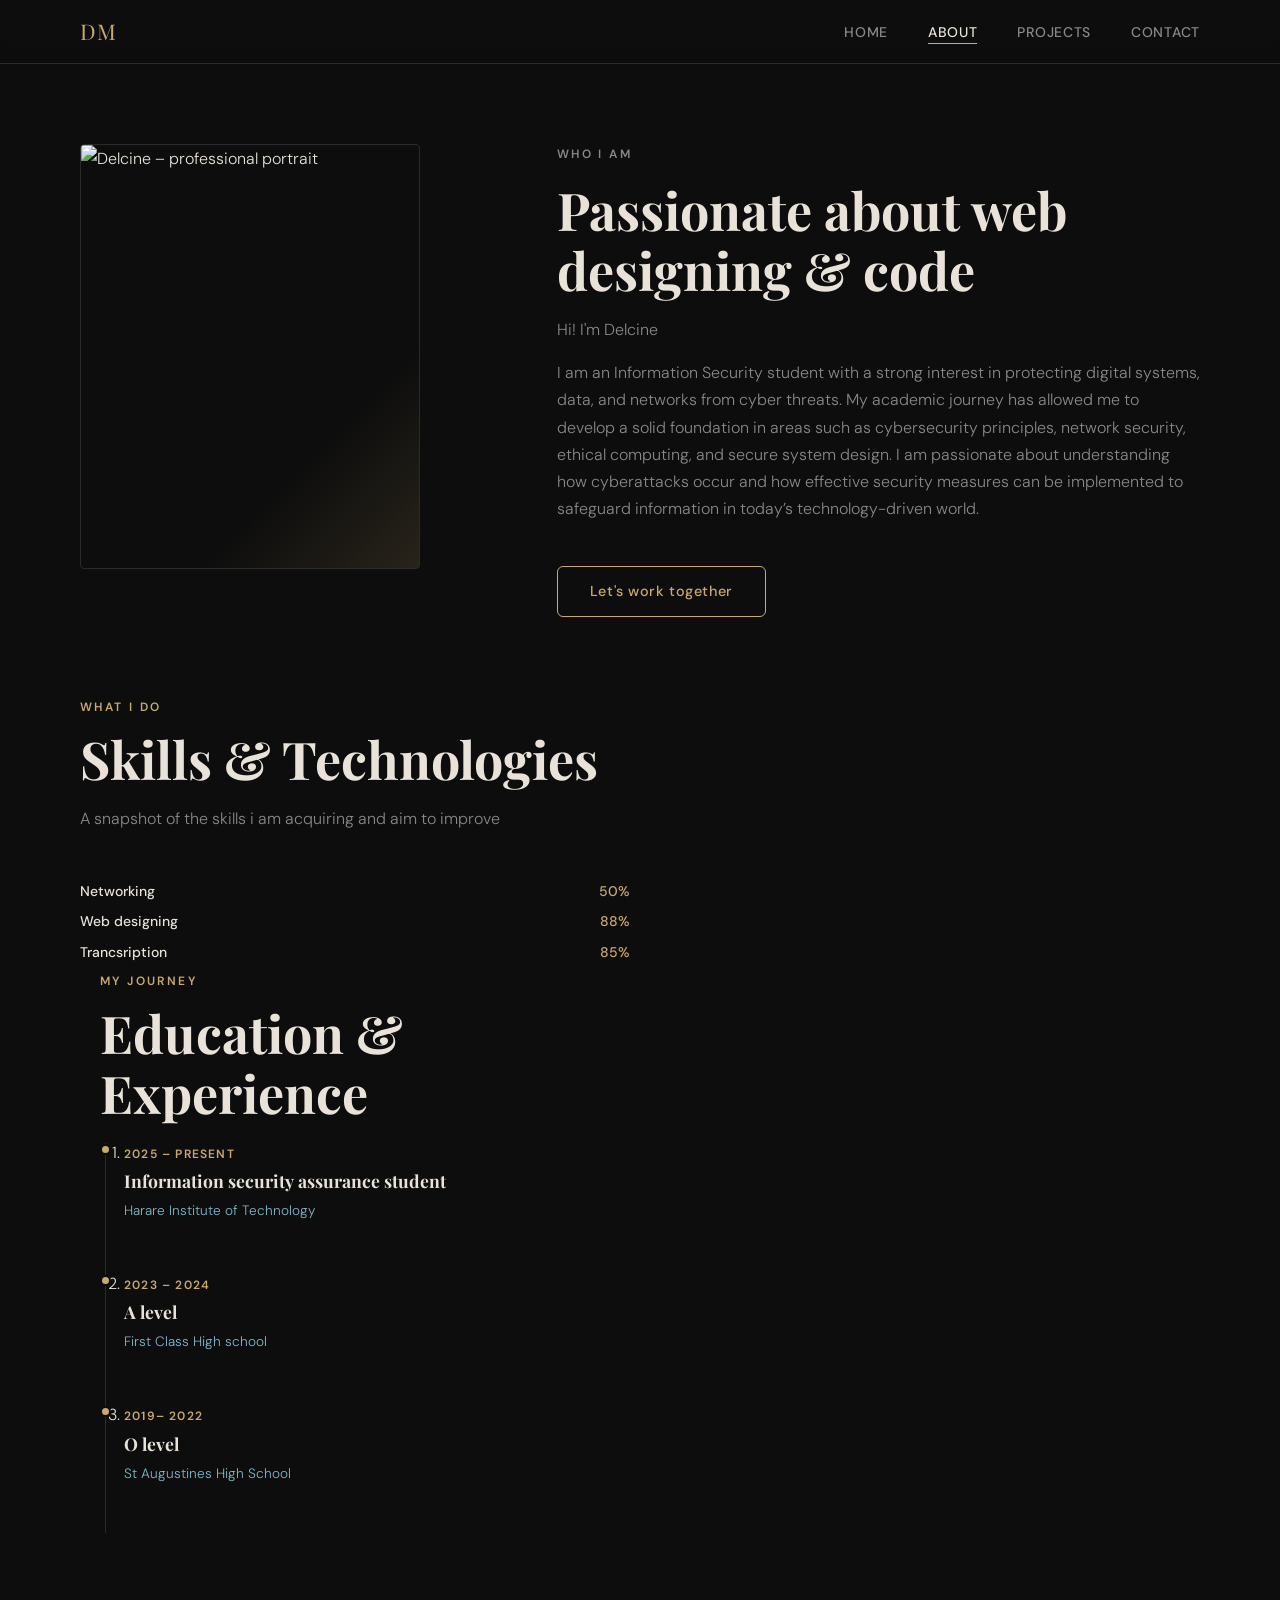
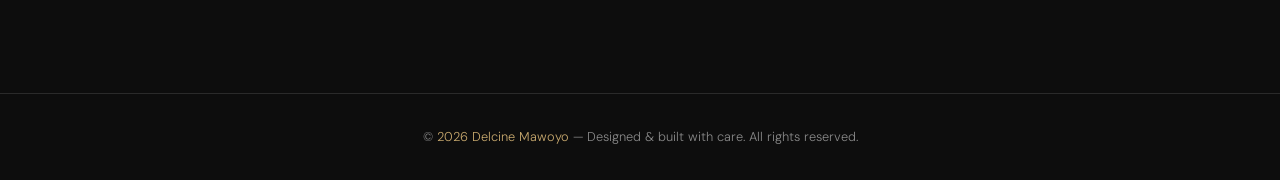
==== about.html @ 5360e47f "Initial commit" ====
<!DOCTYPE html>
<html lang="en">
<head>
  <!-- ============================================================
       Portfolio — about.html
       Multi-page architecture
       W3C-valid semantic HTML5 | Mobile-first | External CSS
  ============================================================ -->
  <meta charset="UTF-8" />
  <meta name="viewport" content="width=device-width, initial-scale=1.0" />
  <meta name="description"
        content="Delcine Mawoyo — Web designer&amp;Website Portfolio showcasing projects, skills, and experience." />
  <title>Delcine Mawoyo — Portfolio</title>

  <!-- External stylesheet -->
  <link rel="stylesheet" href="style.css" />

  <!-- Preconnect for Google Fonts (already imported via CSS) -->
  <link rel="preconnect" href="https://fonts.googleapis.com" />
  <link rel="preconnect" href="https://fonts.gstatic.com" crossorigin />
</head>
<body>

  <!-- ===================== NAV ===================== -->
  <header role="banner">
    <nav class="nav" aria-label="Primary navigation">
      <div class="container">
        <!-- Logo -->
        <a href="index.html" class="nav-logo" aria-label="Delcine Mawoyo – Home">
          DM
        </a>

        <!-- Desktop links -->
        <ul class="nav-links" role="list">
          <li><a href="index.html">Home</a></li>
          <li><a href="about.html" class="active">About</a></li>
          <li><a href="projects.html">Projects</a></li>
          <li><a href="contact.html">Contact</a></li>
        </ul>

        <!-- Mobile hamburger -->
        <button class="nav-toggle" aria-label="Toggle navigation" aria-expanded="false"
                aria-controls="nav-drawer" id="nav-toggle">
          <span></span><span></span><span></span>
        </button>
      </div>
    </nav>

    <!-- Mobile drawer -->
    <nav id="nav-drawer" class="nav-drawer" aria-label="Mobile navigation">
      <a href="index.html">Home</a>
      <a href="about.html" class="active">About</a>
      <a href="projects.html">Projects</a>
      <a href="contact.html">Contact</a>
    </nav>
  </header>

  <!-- ===================== MAIN ===================== -->
  <main id="main-content">

    <!-- ============ PAGE: ABOUT ============ -->
    <section id="about" class="page active" aria-label="About me">

      <!-- Bio + photo -->
      <div class="section container about-grid">

        <!-- Photo column -->
        <figure class="bio-photo" aria-label="Professional photo of Alex Rivera">
          <img
            src="C:\Users\D\Downloads\files\images.jpg\WhatsApp Image 2026-03-30 at 17.11.00.jpeg"
            alt="Delcine – professional portrait"
            width="340" height="425"
            loading="lazy"
          />
        </figure>

        <!-- Text column -->
        <div class="bio-text">
          <p class="section-label">Who I Am</p>
          <h2 class="section-title">Passionate about web designing &amp; code</h2>

          <p>
            Hi! I'm Delcine           </p>
          <p>
            I am an Information Security student with a strong interest in protecting digital systems, data, and networks from cyber threats. My academic journey has allowed me to develop a solid foundation in areas such as cybersecurity principles, network security, ethical computing, and secure system design. I am passionate about understanding how cyberattacks occur and how effective security measures can be implemented to safeguard information in today’s technology-driven world.
            
      
          </p>
          
          
            

          

          <a href="contact.html" class="btn btn-outline"
             style="margin-top:1.75rem">
            Let's work together
          </a>
        </div>
      </div>

      <!-- Skills -->
      <div class="section container" style="padding-top:0">
        <p class="section-label">What I Do</p>
        <h2 class="section-title">Skills &amp; Technologies</h2>
        <p class="section-sub">A snapshot of the skills  i am acquiring and aim to improve</p>

        <div class="skills-grid" id="skills-grid">
          <!-- Each .skill-fill width is set by JS on reveal -->
          <div class="skill-item">
            <div class="skill-header">
              <span>Networking</span>
              <span class="skill-pct">50%</span>
            </div>
            
          <div class="skill-item">
            <div class="skill-header">
              <span>Web designing</span>
              <span class="skill-pct">88%</span>
            </div>
            
          

      

  
          <div class="skill-item">
            <div class="skill-header">
              <span>Trancsription</span>
              <span class="skill-pct">85%</span>
            </div> 
            
            
        
          
    <div class="section container" style="padding-top:0">
        <p class="section-label">My Journey</p>
        <h2 class="section-title">Education &amp; Experience</h2>

        <ol class="timeline" role="list">

          <li class="tl-item">
            <time class="tl-date" datetime="2023">2025 – Present</time>
            <h3 class="tl-role">Information security assurance student</h3>
            <p class="tl-org">Harare Institute of Technology</p>
            
            </li>
            
          

          <li class="tl-item">
            <time class="tl-date" datetime="2020">2023 – 2024</time>
            <h3 class="tl-role">A level</h3>
            <p class="tl-org">First Class High school</p>
            
            
      
            
          </li>

          <li class="tl-item">
            <time class="tl-date" datetime="2018">2019– 2022</time>
            <h3 class="tl-role">O level</h3>
            <p class="tl-org">St Augustines High School</p>
                               
            
          </li>

          
                    
          
          
            
               

        </ol>
      </div>

    </section>
    <!-- /about -->

  </main>

  <!-- ===================== FOOTER ===================== -->
  <footer class="footer" role="contentinfo">
    <div class="container">
      <p>
        &copy; <span>2026</span>
        <span>Delcine Mawoyo</span> — Designed &amp; built with care.
        All rights reserved.
      </p>
    </div>
  </footer>

</body>
</html>
---- style.css ----
/* ============================================================
   PORTFOLIO — style.css
   Author: Alex Rivera  |  Mobile-first, CSS custom properties
   ============================================================ */

/* ── 1. Google Fonts ── */
@import url('https://fonts.googleapis.com/css2?family=Playfair+Display:ital,wght@0,400;0,700;1,400&family=DM+Sans:wght@300;400;500;600&display=swap');

/* ── 2. CSS Custom Properties ── */
:root {
  /* Palette */
  --clr-bg:        #0d0d0d;
  --clr-surface:   #161616;
  --clr-card:      #1e1e1e;
  --clr-border:    #2a2a2a;
  --clr-accent:    #c8a96e;   /* warm gold */
  --clr-accent2:   #7eb8c9;   /* steel blue */
  --clr-text:      #e8e2d9;
  --clr-muted:     #888;

  /* Typography */
  --ff-display: 'Playfair Display', Georgia, serif;
  --ff-body:    'DM Sans', sans-serif;

  /* Sizes */
  --nav-h:   64px;
  --radius:  6px;
  --gap:     1.5rem;

  /* Transitions */
  --ease: cubic-bezier(.4,0,.2,1);
}

/* ── 3. Reset & Base ── */
*, *::before, *::after { box-sizing: border-box; margin: 0; padding: 0; }

html { scroll-behavior: smooth; font-size: 16px; }

body {
  background: var(--clr-bg);
  color:       var(--clr-text);
  font-family: var(--ff-body);
  font-weight: 300;
  line-height: 1.7;
  min-height: 100vh;
}

img { max-width: 100%; display: block; }

a { color: inherit; text-decoration: none; }

ul { list-style: none; }

/* ── 4. Utility Classes ── */
.container {
  width: 100%;
  max-width: 1160px;
  margin-inline: auto;
  padding-inline: 1.25rem;
}

.section {
  padding-block: 5rem;
}

.section-label {
  font-family: var(--ff-body);
  font-size: .75rem;
  font-weight: 600;
  letter-spacing: .2em;
  text-transform: uppercase;
  color: var(--clr-accent);
  margin-bottom: .75rem;
}

.section-title {
  font-family: var(--ff-display);
  font-size: clamp(2rem, 5vw, 3.25rem);
  font-weight: 700;
  line-height: 1.15;
  margin-bottom: 1rem;
}

.section-sub {
  color: var(--clr-muted);
  max-width: 520px;
  margin-bottom: 3rem;
}

.btn {
  display: inline-flex;
  align-items: center;
  gap: .5rem;
  padding: .75rem 2rem;
  border-radius: var(--radius);
  font-family: var(--ff-body);
  font-size: .9rem;
  font-weight: 500;
  letter-spacing: .04em;
  transition: transform .2s var(--ease), box-shadow .2s var(--ease);
  cursor: pointer;
  border: none;
}

.btn-primary {
  background: var(--clr-accent);
  color: #0d0d0d;
}
.btn-primary:hover {
  transform: translateY(-2px);
  box-shadow: 0 8px 24px rgba(200,169,110,.35);
}

.btn-outline {
  background: transparent;
  border: 1px solid var(--clr-accent);
  color: var(--clr-accent);
}
.btn-outline:hover {
  background: var(--clr-accent);
  color: #0d0d0d;
  transform: translateY(-2px);
}

/* ── 5. Navigation ── */
.nav {
  position: fixed;
  top: 0; left: 0; right: 0;
  height: var(--nav-h);
  background: rgba(13,13,13,.88);
  backdrop-filter: blur(12px);
  -webkit-backdrop-filter: blur(12px);
  border-bottom: 1px solid var(--clr-border);
  z-index: 1000;
  display: flex;
  align-items: center;
}

.nav .container {
  display: flex;
  align-items: center;
  justify-content: space-between;
}

/* Logo */
.nav-logo {
  font-family: var(--ff-display);
  font-size: 1.35rem;
  color: var(--clr-accent);
  letter-spacing: .03em;
}

/* Desktop links */
.nav-links {
  display: none;
  gap: 2.5rem;
}
.nav-links a {
  font-size: .875rem;
  font-weight: 500;
  letter-spacing: .05em;
  text-transform: uppercase;
  color: var(--clr-muted);
  transition: color .2s;
  position: relative;
}
.nav-links a::after {
  content: '';
  position: absolute;
  bottom: -3px; left: 0;
  width: 0; height: 1px;
  background: var(--clr-accent);
  transition: width .25s var(--ease);
}
.nav-links a:hover,
.nav-links a.active { color: var(--clr-text); }
.nav-links a:hover::after,
.nav-links a.active::after { width: 100%; }

/* Hamburger */
.nav-toggle {
  display: flex;
  flex-direction: column;
  justify-content: space-between;
  width: 26px; height: 18px;
  cursor: pointer;
  background: none;
  border: none;
}
.nav-toggle span {
  display: block;
  height: 2px;
  background: var(--clr-text);
  border-radius: 2px;
  transition: transform .3s var(--ease), opacity .3s;
}
.nav-toggle.open span:nth-child(1) { transform: translateY(8px) rotate(45deg); }
.nav-toggle.open span:nth-child(2) { opacity: 0; }
.nav-toggle.open span:nth-child(3) { transform: translateY(-8px) rotate(-45deg); }

/* Mobile drawer */
.nav-drawer {
  display: flex;
  flex-direction: column;
  gap: 1.5rem;
  position: fixed;
  top: var(--nav-h); left: 0; right: 0;
  background: var(--clr-surface);
  padding: 2rem 1.25rem;
  border-bottom: 1px solid var(--clr-border);
  transform: translateY(-110%);
  transition: transform .35s var(--ease);
  z-index: 999;
}
.nav-drawer.open { transform: translateY(0); }
.nav-drawer a {
  font-size: 1.1rem;
  font-weight: 500;
  color: var(--clr-muted);
  transition: color .2s;
}
.nav-drawer a:hover,
.nav-drawer a.active { color: var(--clr-accent); }

/* ── 6. Page wrapper ── */
.page {
  display: none;
  padding-top: var(--nav-h);
  animation: fadein .4s var(--ease) both;
}
.page.active { display: block; }

@keyframes fadein {
  from { opacity: 0; transform: translateY(12px); }
  to   { opacity: 1; transform: translateY(0); }
}

/* ── 7. HOME — Hero ── */
.hero {
  min-height: calc(100vh - var(--nav-h));
  display: grid;
  align-items: center;
  position: relative;
  overflow: hidden;
}

/* Decorative grid lines */
.hero::before {
  content: '';
  position: absolute;
  inset: 0;
  background-image:
    linear-gradient(var(--clr-border) 1px, transparent 1px),
    linear-gradient(90deg, var(--clr-border) 1px, transparent 1px);
  background-size: 60px 60px;
  opacity: .35;
  pointer-events: none;
}

.hero-inner {
  display: grid;
  gap: 3rem;
  position: relative;
  z-index: 1;
  padding-block: 4rem;
}

/* Avatar blob */
.hero-avatar {
  width: 180px; height: 180px;
  border-radius: 60% 40% 55% 45% / 50% 55% 45% 50%;
  overflow: hidden;
  border: 2px solid var(--clr-accent);
  flex-shrink: 0;
  animation: blob 8s ease-in-out infinite;
}

@keyframes blob {
  0%,100% { border-radius: 60% 40% 55% 45% / 50% 55% 45% 50%; }
  50%      { border-radius: 45% 55% 40% 60% / 55% 45% 55% 45%; }
}

.hero-avatar img {
  width: 100%; height: 100%;
  object-fit: cover;
}

.hero-eyebrow {
  display: flex;
  align-items: center;
  gap: .75rem;
  font-size: .8rem;
  font-weight: 600;
  letter-spacing: .18em;
  text-transform: uppercase;
  color: var(--clr-accent);
  margin-bottom: 1rem;
}
.hero-eyebrow::before {
  content: '';
  display: block;
  width: 32px; height: 1px;
  background: var(--clr-accent);
}

.hero-name {
  font-family: var(--ff-display);
  font-size: clamp(2.5rem, 8vw, 5.5rem);
  font-weight: 700;
  line-height: 1.05;
  margin-bottom: .5rem;
}

.hero-tagline {
  font-family: var(--ff-display);
  font-style: italic;
  font-size: clamp(1.1rem, 3vw, 1.6rem);
  color: var(--clr-accent2);
  margin-bottom: 1.5rem;
}

.hero-intro {
  max-width: 520px;
  color: var(--clr-muted);
  font-size: 1rem;
  margin-bottom: 2.25rem;
  line-height: 1.8;
}

.hero-cta { display: flex; flex-wrap: wrap; gap: 1rem; }

/* Scroll indicator */
.scroll-hint {
  display: none;
  flex-direction: column;
  align-items: center;
  gap: .4rem;
  position: absolute;
  bottom: 2rem;
  left: 50%;
  transform: translateX(-50%);
  font-size: .7rem;
  letter-spacing: .1em;
  color: var(--clr-muted);
  animation: bounce 2.2s ease-in-out infinite;
}
.scroll-hint svg { width: 18px; opacity: .5; }

@keyframes bounce {
  0%,100% { transform: translateX(-50%) translateY(0); }
  50%      { transform: translateX(-50%) translateY(6px); }
}

/* Stats strip */
.stats {
  display: grid;
  grid-template-columns: repeat(3, 1fr);
  gap: 1px;
  background: var(--clr-border);
  border: 1px solid var(--clr-border);
  border-radius: var(--radius);
  overflow: hidden;
  margin-top: 4rem;
}
.stat {
  background: var(--clr-surface);
  padding: 1.5rem 1rem;
  text-align: center;
}
.stat-num {
  font-family: var(--ff-display);
  font-size: 2rem;
  color: var(--clr-accent);
  line-height: 1;
}
.stat-label {
  font-size: .75rem;
  color: var(--clr-muted);
  margin-top: .3rem;
  text-transform: uppercase;
  letter-spacing: .08em;
}

/* ── 8. ABOUT ── */

/* Bio */
.about-grid {
  display: grid;
  gap: 3rem;
}

.bio-photo {
  width: 100%;
  max-width: 340px;
  aspect-ratio: 4/5;
  border-radius: 4px;
  overflow: hidden;
  border: 1px solid var(--clr-border);
  position: relative;
}
.bio-photo::after {
  content: '';
  position: absolute;
  inset: 0;
  background: linear-gradient(135deg, transparent 70%, rgba(200,169,110,.15));
}
.bio-photo img {
  width: 100%; height: 100%;
  object-fit: cover;
}

.bio-text p { color: var(--clr-muted); margin-bottom: 1rem; }

/* Skills */
.skills-grid {
  display: grid;
  gap: 1.25rem;
}
.skill-item { }
.skill-header {
  display: flex;
  justify-content: space-between;
  margin-bottom: .4rem;
  font-size: .875rem;
  font-weight: 500;
}
.skill-pct { color: var(--clr-accent); }
.skill-bar {
  height: 4px;
  background: var(--clr-border);
  border-radius: 2px;
  overflow: hidden;
}
.skill-fill {
  height: 100%;
  background: linear-gradient(90deg, var(--clr-accent), var(--clr-accent2));
  border-radius: 2px;
  width: 0;
  transition: width 1.2s var(--ease);
}

/* Timeline */
.timeline {
  position: relative;
  padding-left: 1.5rem;
}
.timeline::before {
  content: '';
  position: absolute;
  top: 4px; left: 5px;
  bottom: 0;
  width: 1px;
  background: var(--clr-border);
}
.tl-item {
  position: relative;
  padding-bottom: 2.5rem;
}
.tl-item::before {
  content: '';
  position: absolute;
  left: -1.5rem;
  top: 5px;
  width: 11px; height: 11px;
  border-radius: 50%;
  background: var(--clr-accent);
  border: 2px solid var(--clr-bg);
}
.tl-date {
  font-size: .75rem;
  font-weight: 600;
  letter-spacing: .1em;
  text-transform: uppercase;
  color: var(--clr-accent);
  margin-bottom: .25rem;
}
.tl-role {
  font-family: var(--ff-display);
  font-size: 1.1rem;
  margin-bottom: .2rem;
}
.tl-org {
  font-size: .85rem;
  color: var(--clr-accent2);
  margin-bottom: .5rem;
}
.tl-desc { font-size: .9rem; color: var(--clr-muted); }

/* ── 9. PROJECTS ── */
.projects-grid {
  display: grid;
  grid-template-columns: 1fr;
  gap: var(--gap);
}

.project-card {
  background: var(--clr-card);
  border: 1px solid var(--clr-border);
  border-radius: var(--radius);
  overflow: hidden;
  display: flex;
  flex-direction: column;
  transition: transform .25s var(--ease), border-color .25s;
}
.project-card:hover {
  transform: translateY(-4px);
  border-color: var(--clr-accent);
}

.project-img {
  width: 100%;
  aspect-ratio: 16/9;
  overflow: hidden;
  position: relative;
}
.project-img img {
  width: 100%; height: 100%;
  object-fit: cover;
  transition: transform .4s var(--ease);
}
.project-card:hover .project-img img { transform: scale(1.05); }

/* Colored placeholder overlay */
.project-img-placeholder {
  width: 100%;
  aspect-ratio: 16/9;
  display: flex;
  align-items: center;
  justify-content: center;
  font-size: 2.5rem;
}

.project-body { padding: 1.5rem; flex: 1; display: flex; flex-direction: column; }

.project-tags {
  display: flex;
  flex-wrap: wrap;
  gap: .4rem;
  margin-bottom: .75rem;
}
.tag {
  font-size: .7rem;
  font-weight: 600;
  letter-spacing: .08em;
  text-transform: uppercase;
  padding: .2rem .6rem;
  border-radius: 2px;
  background: var(--clr-border);
  color: var(--clr-muted);
}

.project-title {
  font-family: var(--ff-display);
  font-size: 1.25rem;
  margin-bottom: .5rem;
}

.project-desc {
  font-size: .9rem;
  color: var(--clr-muted);
  line-height: 1.7;
  flex: 1;
  margin-bottom: 1.25rem;
}

.project-links {
  display: flex;
  gap: .75rem;
}
.project-link {
  font-size: .8rem;
  font-weight: 600;
  letter-spacing: .05em;
  text-transform: uppercase;
  color: var(--clr-accent);
  border-bottom: 1px solid transparent;
  transition: border-color .2s;
  display: flex;
  align-items: center;
  gap: .3rem;
}
.project-link:hover { border-color: var(--clr-accent); }

/* ── 10. CONTACT ── */
.contact-grid {
  display: grid;
  gap: 3rem;
}

.contact-info-item {
  display: flex;
  align-items: flex-start;
  gap: 1rem;
  margin-bottom: 1.75rem;
}
.contact-icon {
  width: 42px; height: 42px;
  border-radius: var(--radius);
  background: var(--clr-card);
  border: 1px solid var(--clr-border);
  display: flex;
  align-items: center;
  justify-content: center;
  color: var(--clr-accent);
  flex-shrink: 0;
}
.contact-icon svg { width: 18px; }
.contact-info-label {
  font-size: .75rem;
  font-weight: 600;
  letter-spacing: .1em;
  text-transform: uppercase;
  color: var(--clr-muted);
  margin-bottom: .2rem;
}
.contact-info-value {
  font-size: .95rem;
  color: var(--clr-text);
}
.contact-info-value a { transition: color .2s; }
.contact-info-value a:hover { color: var(--clr-accent); }

/* Social links */
.social-links {
  display: flex;
  gap: .75rem;
  flex-wrap: wrap;
  margin-top: 2rem;
}
.social-link {
  width: 42px; height: 42px;
  border-radius: var(--radius);
  background: var(--clr-card);
  border: 1px solid var(--clr-border);
  display: flex;
  align-items: center;
  justify-content: center;
  color: var(--clr-muted);
  transition: background .2s, color .2s, border-color .2s, transform .2s;
}
.social-link svg { width: 18px; }
.social-link:hover {
  background: var(--clr-accent);
  color: #0d0d0d;
  border-color: var(--clr-accent);
  transform: translateY(-2px);
}

/* Form */
.contact-form {
  display: flex;
  flex-direction: column;
  gap: 1.25rem;
}

.form-group {
  display: flex;
  flex-direction: column;
  gap: .4rem;
}
.form-row { display: grid; gap: 1.25rem; }

label {
  font-size: .75rem;
  font-weight: 600;
  letter-spacing: .1em;
  text-transform: uppercase;
  color: var(--clr-muted);
}

input, textarea {
  background: var(--clr-card);
  border: 1px solid var(--clr-border);
  border-radius: var(--radius);
  padding: .875rem 1rem;
  color: var(--clr-text);
  font-family: var(--ff-body);
  font-size: .95rem;
  transition: border-color .2s, box-shadow .2s;
  outline: none;
  width: 100%;
}
input:focus, textarea:focus {
  border-color: var(--clr-accent);
  box-shadow: 0 0 0 3px rgba(200,169,110,.12);
}
input::placeholder, textarea::placeholder { color: var(--clr-muted); }
textarea { resize: vertical; min-height: 140px; }

/* HTML5 validation styling */
input:invalid:not(:placeholder-shown),
textarea:invalid:not(:placeholder-shown) {
  border-color: #c96e6e;
}
input:valid:not(:placeholder-shown),
textarea:valid:not(:placeholder-shown) {
  border-color: #6ec99d;
}

.form-status {
  display: none;
  padding: 1rem;
  border-radius: var(--radius);
  font-size: .9rem;
  font-weight: 500;
}
.form-status.success {
  display: block;
  background: rgba(110,201,157,.12);
  border: 1px solid #6ec99d;
  color: #6ec99d;
}
.form-status.error {
  display: block;
  background: rgba(201,110,110,.12);
  border: 1px solid #c96e6e;
  color: #c96e6e;
}

/* ── 11. Footer ── */
.footer {
  border-top: 1px solid var(--clr-border);
  padding-block: 2rem;
  text-align: center;
  font-size: .8rem;
  color: var(--clr-muted);
}
.footer span { color: var(--clr-accent); }

/* ── 12. Responsive: tablet 640 px ── */
@media (min-width: 640px) {
  .form-row { grid-template-columns: 1fr 1fr; }
  .hero-avatar { width: 220px; height: 220px; }
  .skills-grid { grid-template-columns: 1fr 1fr; }
}

/* ── 13. Responsive: desktop 768 px ── */
@media (min-width: 768px) {
  .nav-links { display: flex; }
  .nav-toggle { display: none; }

  .hero-inner {
    grid-template-columns: 1fr auto;
    align-items: center;
  }

  .about-grid {
    grid-template-columns: 1fr 1.5fr;
    align-items: start;
  }

  .projects-grid {
    grid-template-columns: repeat(2, 1fr);
  }

  .contact-grid {
    grid-template-columns: 1fr 1.4fr;
    align-items: start;
  }

  .scroll-hint { display: flex; }
}

/* ── 14. Responsive: wide 1024 px ── */
@media (min-width: 1024px) {
  .projects-grid {
    grid-template-columns: repeat(3, 1fr);
  }
}
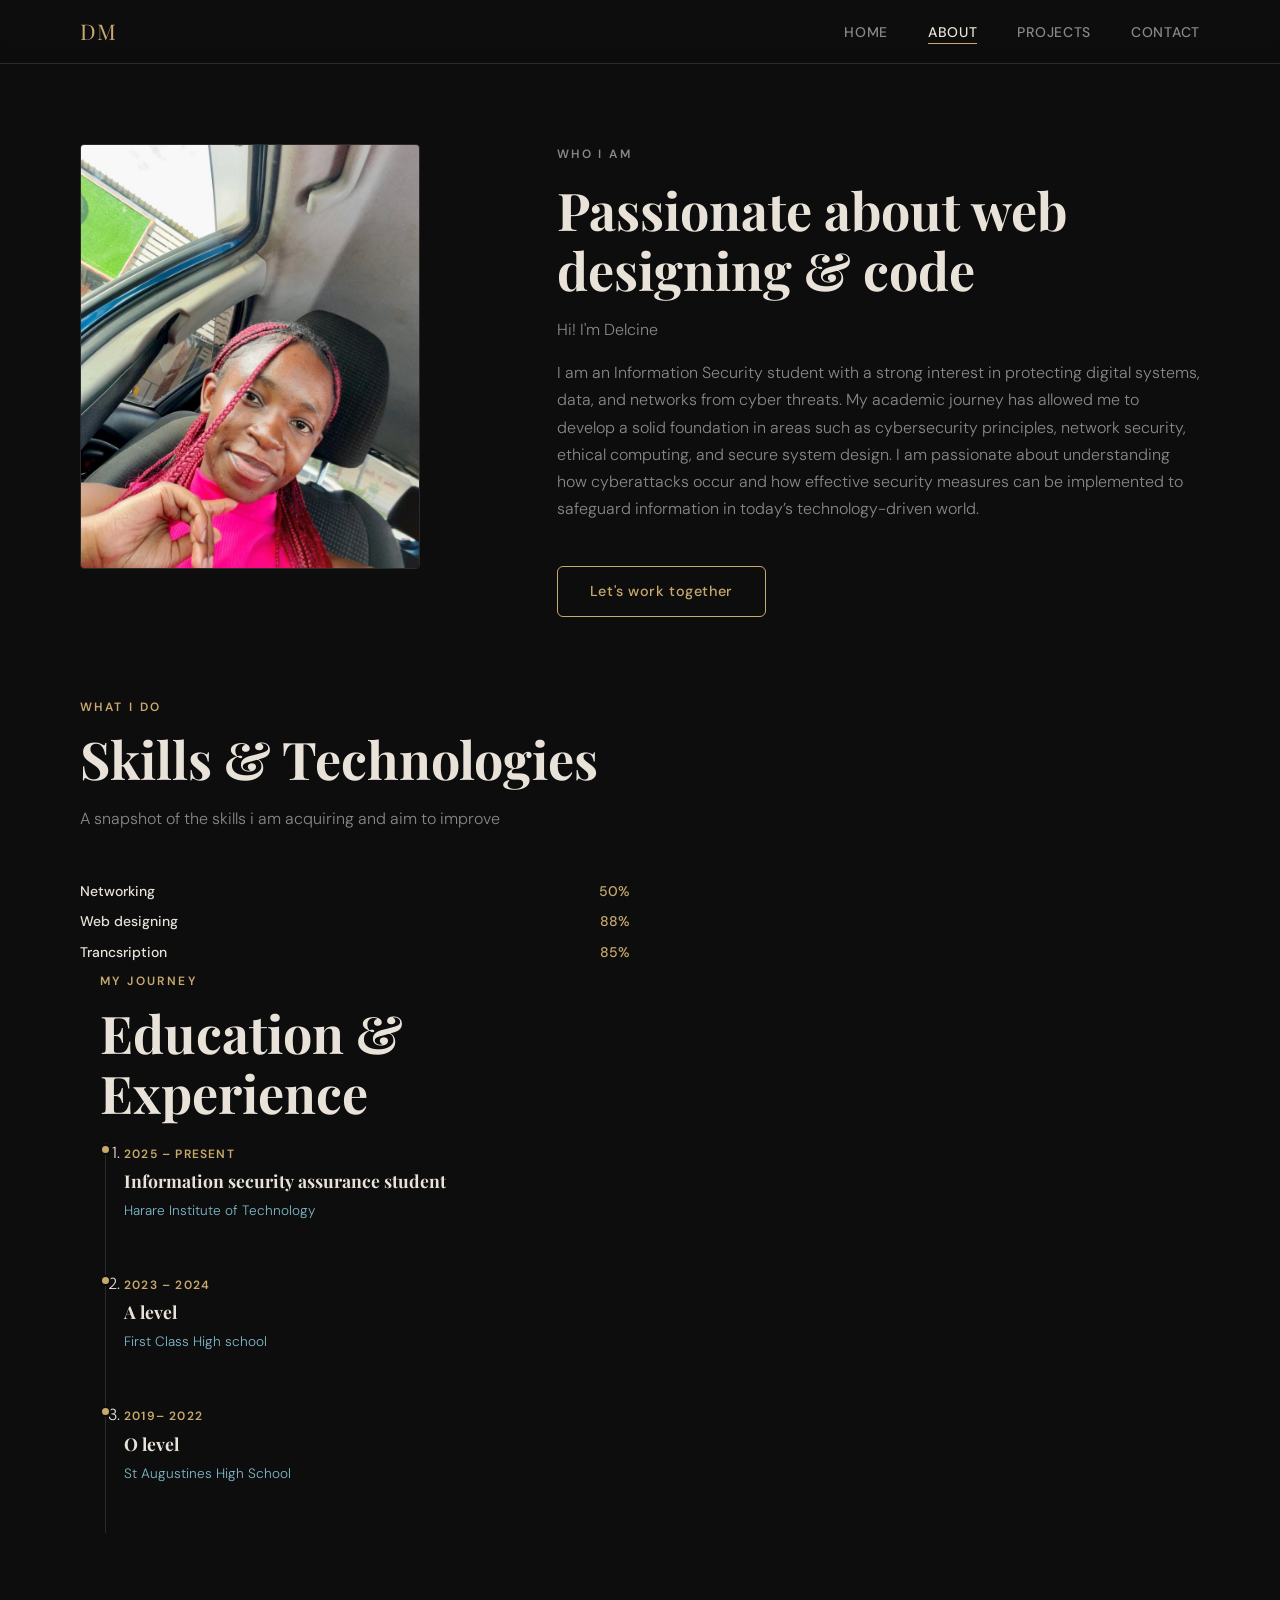
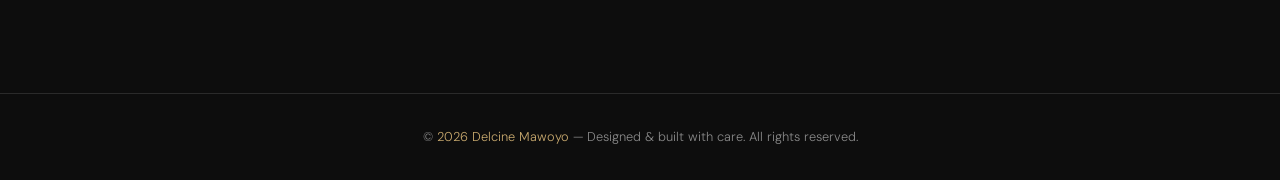
==== commit 524e23ee: "Update image references to new filenames" ====
--- a/about.html
+++ b/about.html
@@ -67,7 +67,7 @@
         <!-- Photo column -->
         <figure class="bio-photo" aria-label="Professional photo of Alex Rivera">
           <img
-            src="C:\Users\D\Downloads\files\images.jpg\WhatsApp Image 2026-03-30 at 17.11.00.jpeg"
+            src="aboutpage.jpeg"
             alt="Delcine – professional portrait"
             width="340" height="425"
             loading="lazy"
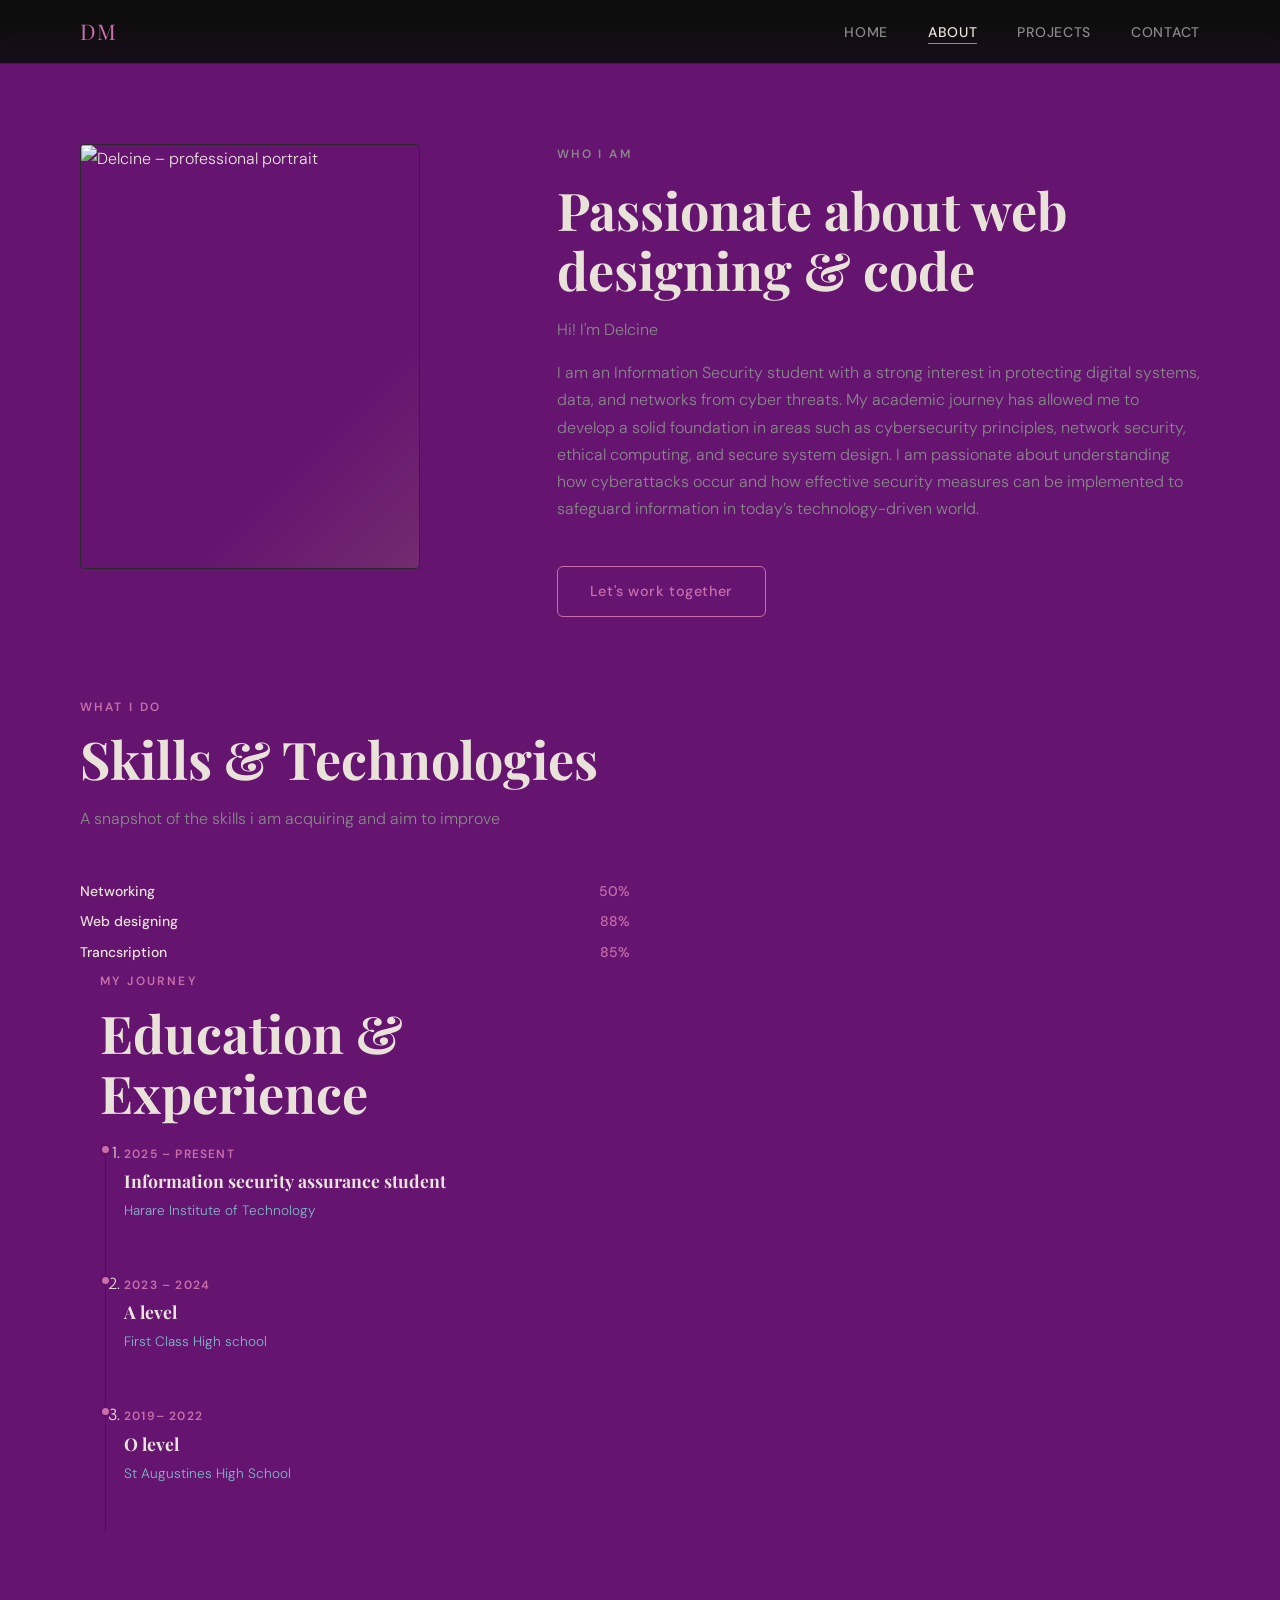
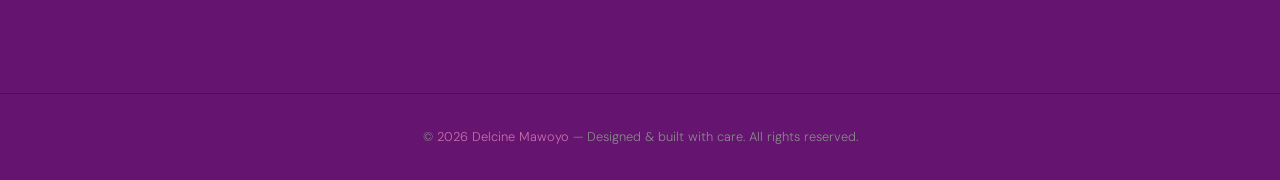
==== commit 66bf494d: "Update website files" ====
--- a/about.html
+++ b/about.html
@@ -65,9 +65,9 @@
       <div class="section container about-grid">
 
         <!-- Photo column -->
-        <figure class="bio-photo" aria-label="Professional photo of Alex Rivera">
+        <figure class="bio-photo" aria-label="Professional photo of Delcine Mawoyo">
           <img
-            src="aboutpage.jpeg"
+            src="C:\Users\D\OneDrive\Desktop\webtechology\images.jpg\ABOUT.HTML.jpeg"
             alt="Delcine – professional portrait"
             width="340" height="425"
             loading="lazy"
--- a/style.css
+++ b/style.css
@@ -1,6 +1,6 @@
 /* ============================================================
    PORTFOLIO — style.css
-   Author: Alex Rivera  |  Mobile-first, CSS custom properties
+   Author: Delcine Mawoyo  |  Mobile-first, CSS custom properties
    ============================================================ */
 
 /* ── 1. Google Fonts ── */
@@ -9,11 +9,11 @@
 /* ── 2. CSS Custom Properties ── */
 :root {
   /* Palette */
-  --clr-bg:        #0d0d0d;
+  --clr-bg:        #5e0a69f3;
   --clr-surface:   #161616;
   --clr-card:      #1e1e1e;
   --clr-border:    #2a2a2a;
-  --clr-accent:    #c8a96e;   /* warm gold */
+  --clr-accent:    #c86eab;   /* warm gold */
   --clr-accent2:   #7eb8c9;   /* steel blue */
   --clr-text:      #e8e2d9;
   --clr-muted:     #888;
@@ -104,7 +104,7 @@
 
 .btn-primary {
   background: var(--clr-accent);
-  color: #0d0d0d;
+  color: #1d114b;
 }
 .btn-primary:hover {
   transform: translateY(-2px);
